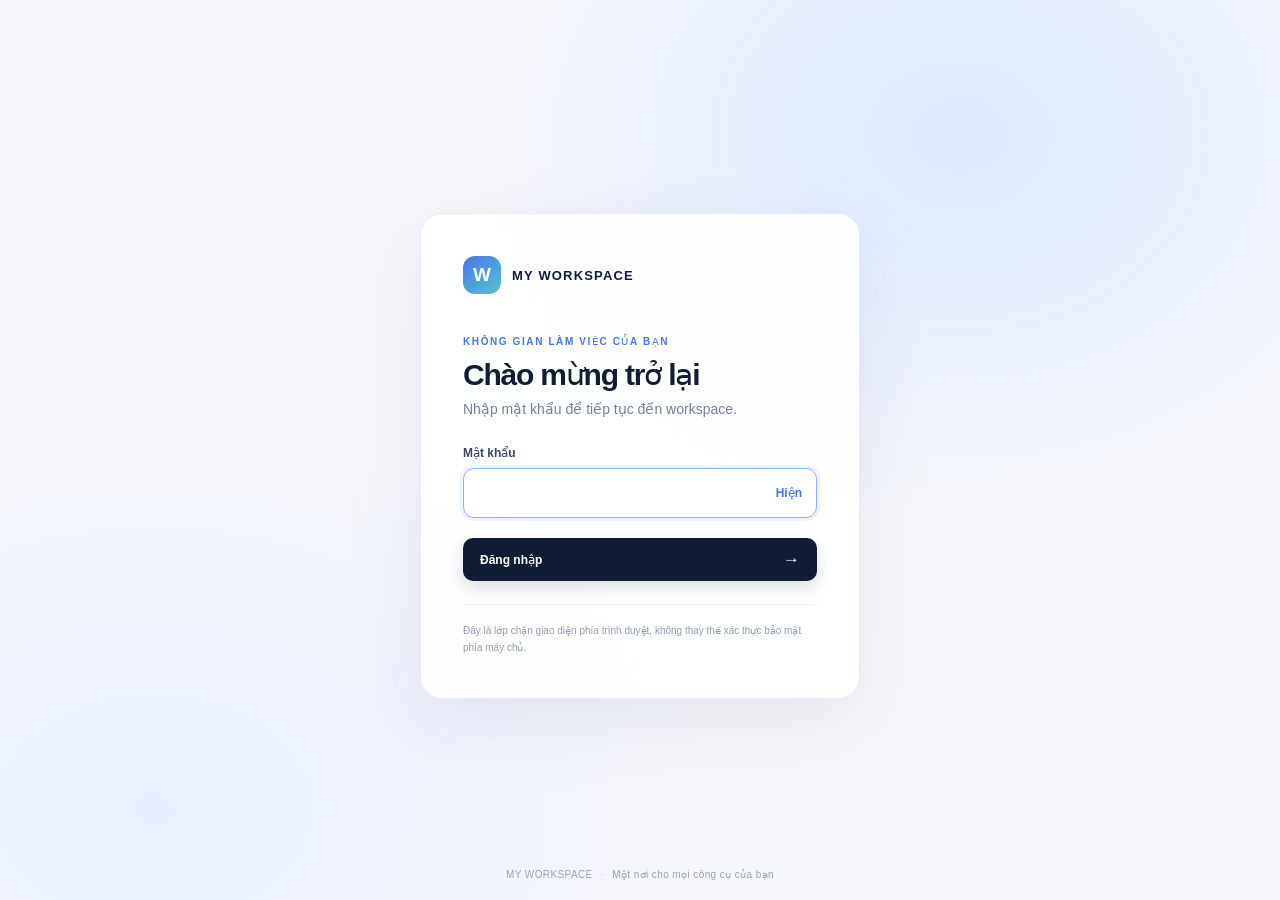
==== index.html @ d4280f70 "first commit" ====
<!doctype html>
<html lang="vi">
<head>
  <meta charset="utf-8">
  <meta name="viewport" content="width=device-width, initial-scale=1">
  <meta name="theme-color" content="#101d35">
  <title>Đăng nhập | MY WORKSPACE</title>
  <link rel="stylesheet" href="./assets/css/workspace.css">
  <script src="./assets/js/auth.js" defer></script>
  <script src="./assets/js/login.js" defer></script>
</head>
<body class="login-page">
  <main class="login-shell">
    <section class="login-card" aria-labelledby="workspace-title">
      <a class="wordmark" href="./index.html" aria-label="MY WORKSPACE - Trang đăng nhập">
        <span class="brand-mark" aria-hidden="true">W</span>
        <span>MY WORKSPACE</span>
      </a>
      <p class="eyebrow">KHÔNG GIAN LÀM VIỆC CỦA BẠN</p>
      <h1 id="workspace-title">Chào mừng trở lại</h1>
      <p class="login-copy">Nhập mật khẩu để tiếp tục đến workspace.</p>

      <form id="loginForm" class="login-form">
        <label for="password">Mật khẩu</label>
        <div class="password-field">
          <input id="password" name="password" type="password" autocomplete="current-password" required autofocus>
          <button id="togglePassword" class="password-toggle" type="button" aria-label="Hiện mật khẩu" aria-pressed="false">Hiện</button>
        </div>
        <p id="loginError" class="form-error" role="alert" hidden></p>
        <button class="button button-primary login-submit" type="submit">Đăng nhập <span aria-hidden="true">→</span></button>
      </form>

      <p class="security-note">Đây là lớp chặn giao diện phía trình duyệt, không thay thế xác thực bảo mật phía máy chủ.</p>
    </section>
    <footer class="login-footer">MY WORKSPACE <span>·</span> Một nơi cho mọi công cụ của bạn</footer>
  </main>
</body>
</html>
---- assets/css/workspace.css ----
:root {
  font-family: "DM Sans", -apple-system, BlinkMacSystemFont, "Segoe UI", sans-serif;
  color: #17233d;
  background: #f4f6fb;
  font-synthesis: none;
  text-rendering: optimizeLegibility;
  --navy: #101d35;
  --blue: #4776e6;
  --muted: #748097;
  --line: #e5eaf2;
}

* { box-sizing: border-box; }
body { margin: 0; min-height: 100vh; }
button, input { font: inherit; }
button, a { -webkit-tap-highlight-color: transparent; }
a { color: inherit; text-decoration: none; }
button:focus-visible, a:focus-visible, input:focus-visible {
  outline: 3px solid #91afff;
  outline-offset: 3px;
}

.login-page {
  background:
    radial-gradient(ellipse at 75% 15%, #dbe8ff 0, transparent 36%),
    radial-gradient(ellipse at 12% 90%, #e8efff 0, transparent 35%),
    #f7f8fc;
}
.login-shell {
  min-height: 100vh;
  display: grid;
  place-items: center;
  padding: 32px 20px 20px;
}
.login-card {
  width: min(100%, 440px);
  padding: 42px;
  border: 1px solid #e8ecf3;
  border-radius: 22px;
  background: rgba(255,255,255,.94);
  box-shadow: 0 24px 80px rgba(29,48,86,.09);
}
.wordmark { display: inline-flex; align-items: center; gap: 11px; font-family: Manrope, sans-serif; font-size: 13px; font-weight: 800; letter-spacing: .09em; color: var(--navy); }
.brand-mark { width: 38px; height: 38px; display: grid; place-items: center; border-radius: 12px; color: white; background: linear-gradient(140deg, #4776e6, #56c5d0); font-size: 19px; letter-spacing: 0; }
.login-card .eyebrow { margin: 42px 0 10px; }
.eyebrow { color: var(--blue); font-size: 10px; font-weight: 800; letter-spacing: .16em; }
.login-card h1 { margin: 0; color: var(--navy); font-family: Manrope, sans-serif; font-size: 30px; letter-spacing: -.04em; }
.login-copy { margin: 9px 0 29px; color: var(--muted); font-size: 14px; }
.login-form label { display: block; margin-bottom: 8px; color: #394760; font-size: 12px; font-weight: 700; }
.password-field { display: flex; align-items: center; height: 50px; border: 1px solid #dfe5ef; border-radius: 11px; background: white; }
.password-field:focus-within { border-color: #91afff; box-shadow: 0 0 0 3px #91afff24; }
.password-field input { width: 100%; min-width: 0; height: 100%; padding: 0 14px; border: 0; outline: 0; border-radius: inherit; background: transparent; color: var(--navy); }
.password-toggle { height: 100%; padding: 0 14px; border: 0; background: transparent; color: var(--blue); font-size: 12px; font-weight: 700; }
.password-toggle:focus-visible { outline-offset: -5px; }
.form-error { margin: 9px 0 0; color: #b4233b; font-size: 12px; }
.button { min-height: 43px; padding: 0 17px; border: 1px solid transparent; border-radius: 10px; cursor: pointer; font-size: 12px; font-weight: 700; transition: transform .18s ease, box-shadow .18s ease, background .18s ease; }
.button:hover { transform: translateY(-1px); }
.button-primary { background: var(--navy); color: white; box-shadow: 0 7px 15px #101d3524; }
.button-primary:hover { background: #1b3156; box-shadow: 0 10px 20px #101d3530; }
.button-secondary { border-color: var(--line); background: white; color: #3b4962; }
.login-submit { width: 100%; display: flex; align-items: center; justify-content: space-between; margin-top: 20px; padding: 0 16px; }
.login-submit span { font-size: 17px; }
.security-note { margin: 23px 0 0; padding-top: 18px; border-top: 1px solid #edf0f5; color: #929caf; font-size: 10px; line-height: 1.65; }
.login-footer { position: absolute; bottom: 20px; color: #98a2b3; font-size: 10px; letter-spacing: .04em; }
.login-footer span { padding: 0 5px; color: #c1c8d3; }

.dashboard-page { background: #f6f7fb; }
.auth-pending { visibility: hidden; }
.dashboard-header { height: 76px; display: flex; align-items: center; justify-content: space-between; padding: 0 max(28px, calc((100vw - 1180px) / 2)); border-bottom: 1px solid var(--line); background: rgba(255,255,255,.88); }
.dashboard-header .brand-mark { width: 35px; height: 35px; }
.dashboard-main { width: min(100% - 48px, 1120px); margin: 0 auto; padding: 65px 0 32px; }
.welcome { padding: 0 0 54px; }
.welcome .eyebrow, .section-heading .eyebrow { margin: 0 0 11px; }
.welcome h1 { margin: 0 0 10px; color: var(--navy); font-family: Manrope, sans-serif; font-size: clamp(29px, 4vw, 42px); letter-spacing: -.045em; }
.welcome > p:last-child { margin: 0; color: var(--muted); font-size: 14px; }
.section-heading { display: flex; align-items: end; justify-content: space-between; gap: 20px; margin-bottom: 19px; }
.section-heading h2 { margin: 0; color: var(--navy); font-family: Manrope, sans-serif; font-size: 20px; letter-spacing: -.03em; }
.module-count { color: #8994a8; font-size: 9px; font-weight: 800; letter-spacing: .1em; }
.module-grid { display: grid; grid-template-columns: repeat(3, minmax(0, 1fr)); gap: 16px; }
.module-card { position: relative; display: flex; min-height: 252px; flex-direction: column; align-items: flex-start; padding: 23px; overflow: hidden; border: 1px solid var(--line); border-radius: 17px; background: white; transition: transform .2s ease, box-shadow .2s ease, border-color .2s ease; }
a.module-card:hover { transform: translateY(-4px); border-color: #cbd7f1; box-shadow: 0 16px 35px rgba(26,45,82,.08); }
.module-icon { display: grid; width: 42px; height: 42px; place-items: center; border-radius: 13px; background: #edf2ff; color: #426ce0; font-size: 21px; font-weight: 700; }
.presentation-card .module-icon { background: #eaf8f5; color: #16866b; }
.coming-card .module-icon { background: #f1f3f7; color: #8792a4; }
.module-status { position: absolute; top: 28px; right: 21px; display: inline-flex; align-items: center; gap: 6px; color: #77849a; font-size: 9px; font-weight: 700; }
.module-status i { width: 6px; height: 6px; border-radius: 50%; background: #31a879; }
.coming-status { color: #929caf; }
.module-card h3 { margin: 23px 0 7px; color: var(--navy); font-family: Manrope, sans-serif; font-size: 16px; letter-spacing: .05em; }
.module-card p { max-width: 260px; margin: 0; color: var(--muted); font-size: 12px; line-height: 1.65; }
.module-link { display: flex; align-items: center; gap: 8px; margin-top: auto; padding-top: 22px; color: #426ce0; font-size: 11px; font-weight: 800; }
.presentation-card .module-link { color: #16866b; }
.coming-card .module-link { color: #98a2b3; }
.dashboard-footer { margin-top: 36px; padding-top: 17px; border-top: 1px solid var(--line); color: #929caf; font-size: 10px; }

@media (max-width: 760px) {
  .dashboard-header { padding: 0 20px; }
  .dashboard-main { width: min(100% - 36px, 560px); padding-top: 43px; }
  .welcome { padding-bottom: 39px; }
  .module-grid { grid-template-columns: 1fr; }
  .module-card { min-height: 220px; }
}
@media (max-width: 480px) {
  .login-card { padding: 30px 24px; }
  .login-card .eyebrow { margin-top: 34px; }
  .login-card h1 { font-size: 26px; }
  .dashboard-header .wordmark { font-size: 11px; }
  .section-heading { align-items: flex-start; flex-direction: column; }
}
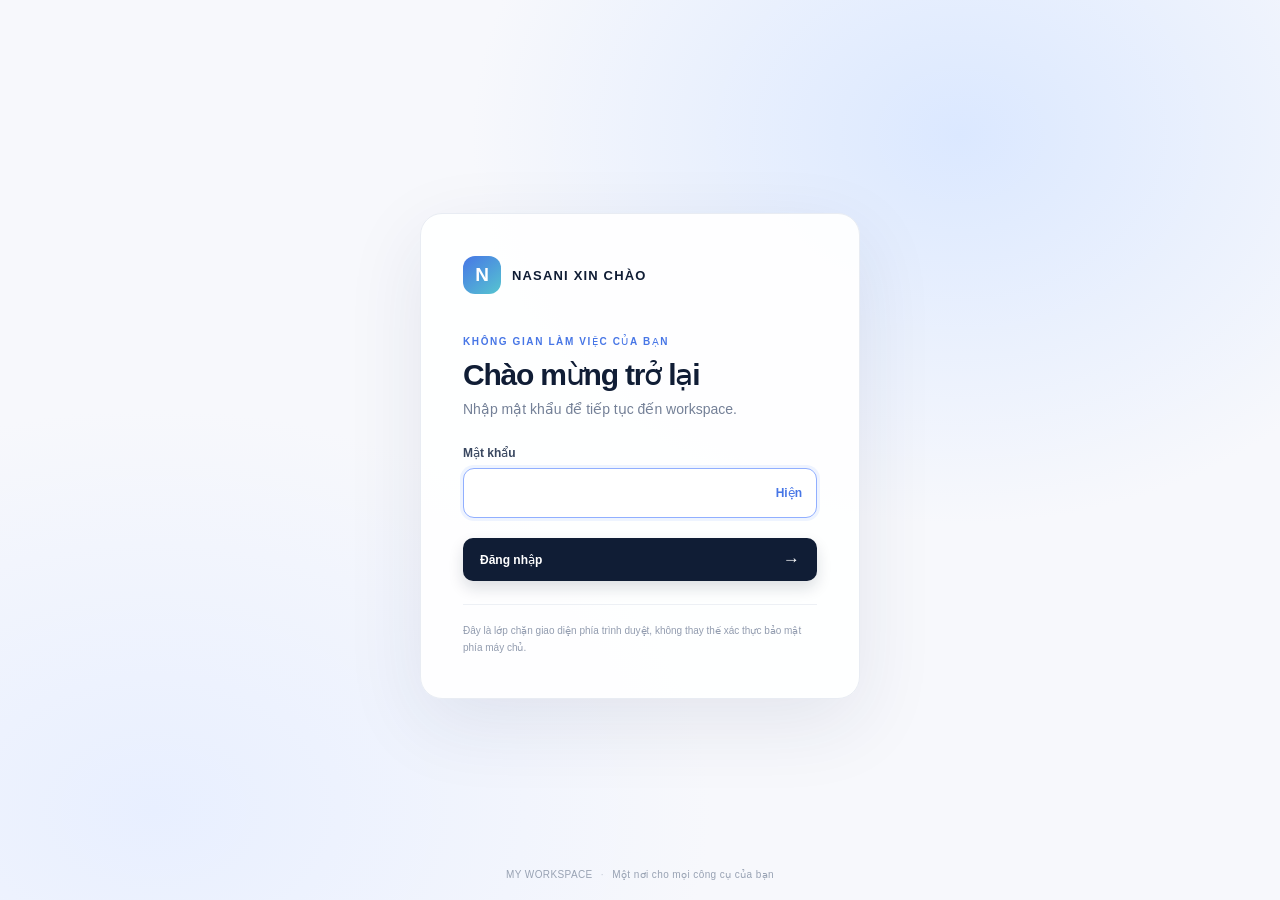
==== commit 98eb6b80: "second commit" ====
--- a/index.html
+++ b/index.html
@@ -13,8 +13,8 @@
   <main class="login-shell">
     <section class="login-card" aria-labelledby="workspace-title">
       <a class="wordmark" href="./index.html" aria-label="MY WORKSPACE - Trang đăng nhập">
-        <span class="brand-mark" aria-hidden="true">W</span>
-        <span>MY WORKSPACE</span>
+        <span class="brand-mark" aria-hidden="true">N</span>
+        <span>NASANI XIN CHÀO</span>
       </a>
       <p class="eyebrow">KHÔNG GIAN LÀM VIỆC CỦA BẠN</p>
       <h1 id="workspace-title">Chào mừng trở lại</h1>
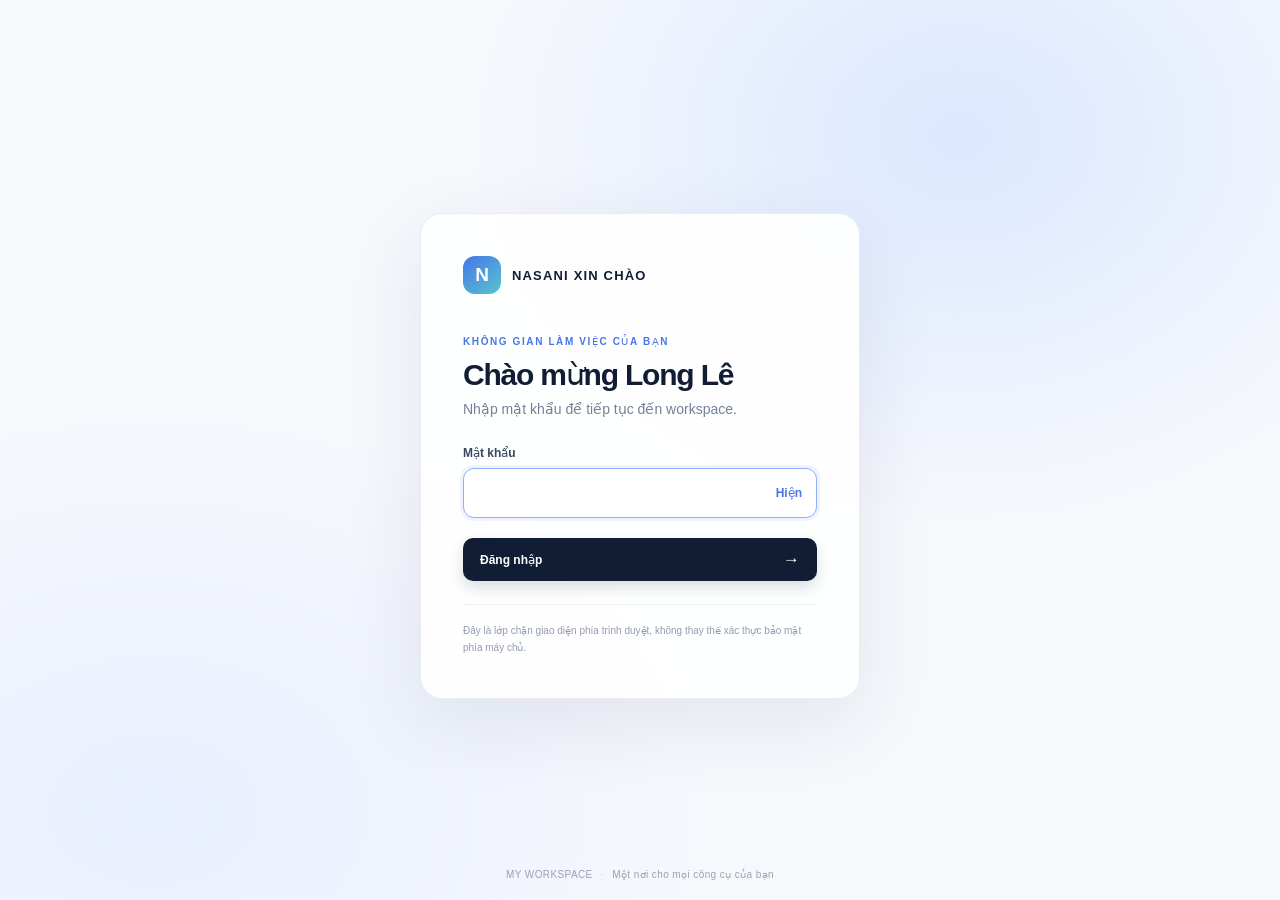
==== commit 80a86ae7: "Update workspace title to include user name" ====
--- a/index.html
+++ b/index.html
@@ -17,7 +17,7 @@
         <span>NASANI XIN CHÀO</span>
       </a>
       <p class="eyebrow">KHÔNG GIAN LÀM VIỆC CỦA BẠN</p>
-      <h1 id="workspace-title">Chào mừng trở lại</h1>
+      <h1 id="workspace-title">Chào mừng Long Lê</h1>
       <p class="login-copy">Nhập mật khẩu để tiếp tục đến workspace.</p>
 
       <form id="loginForm" class="login-form">
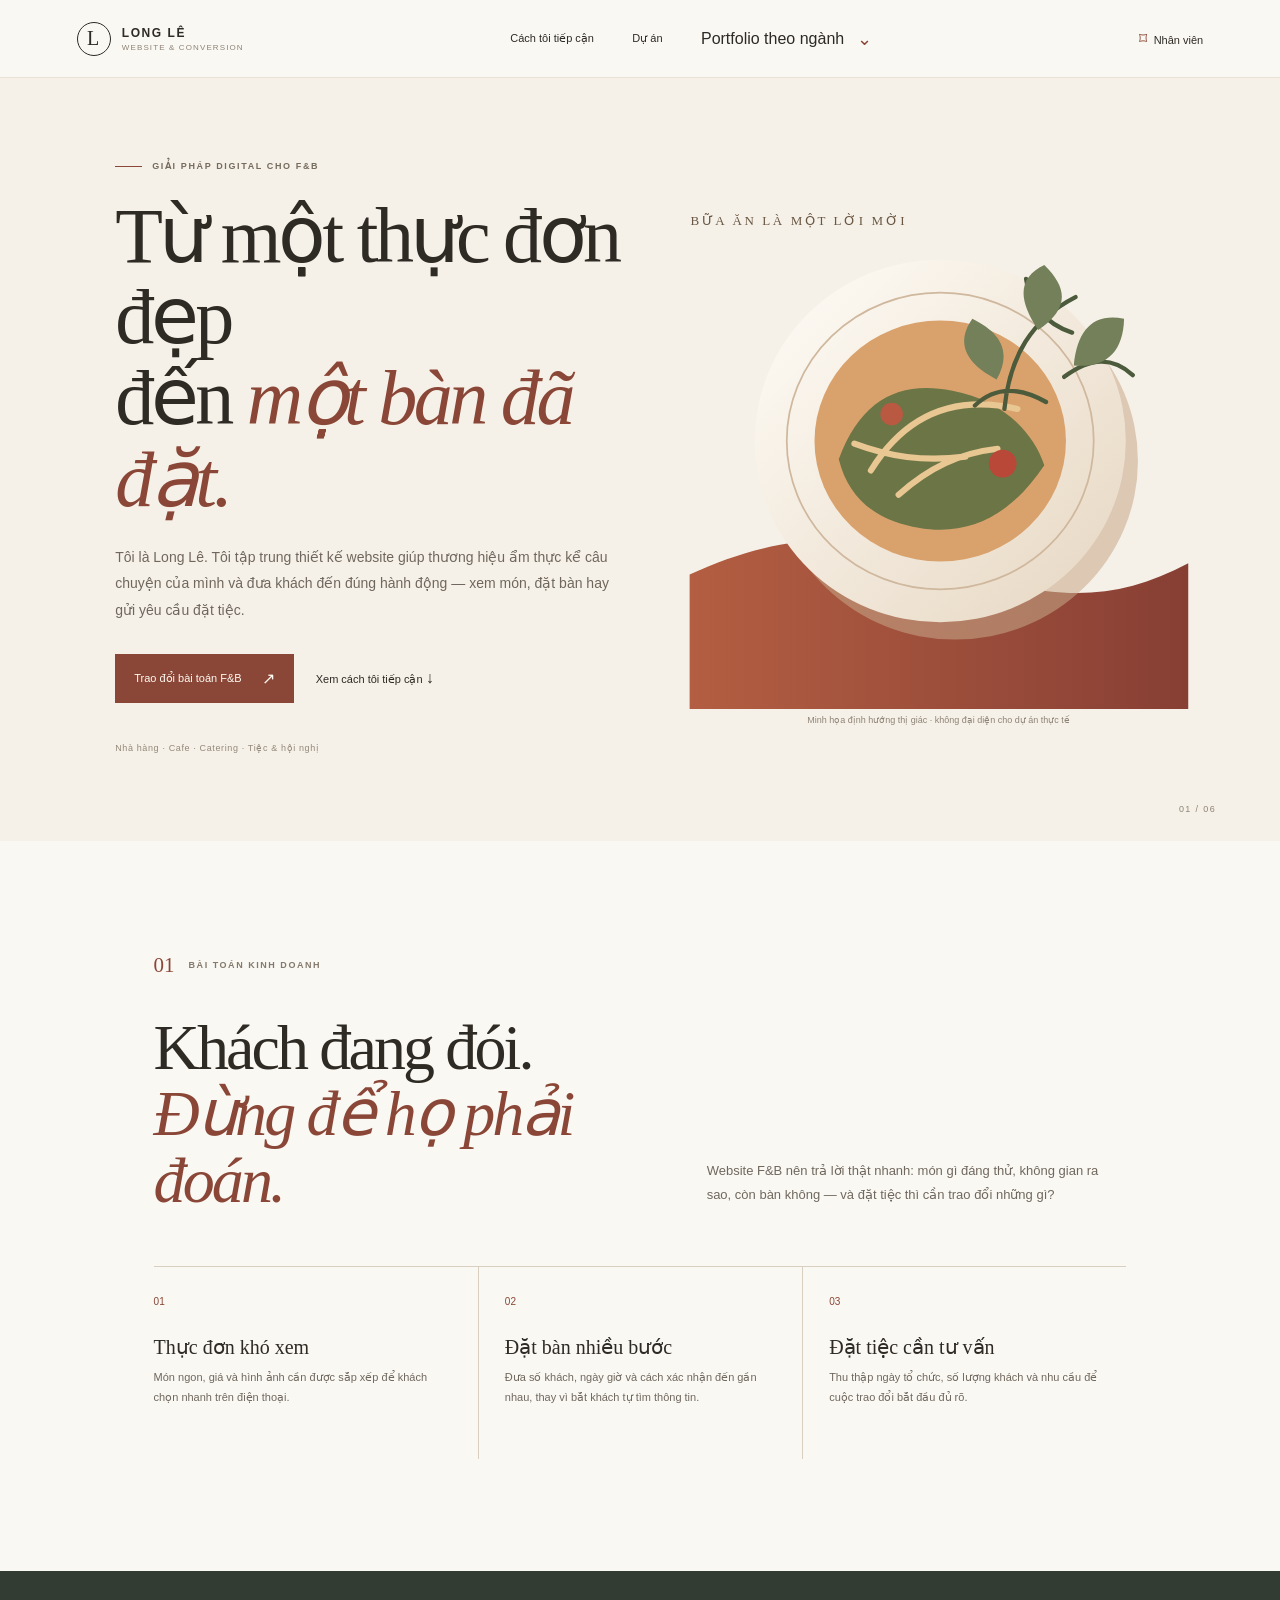
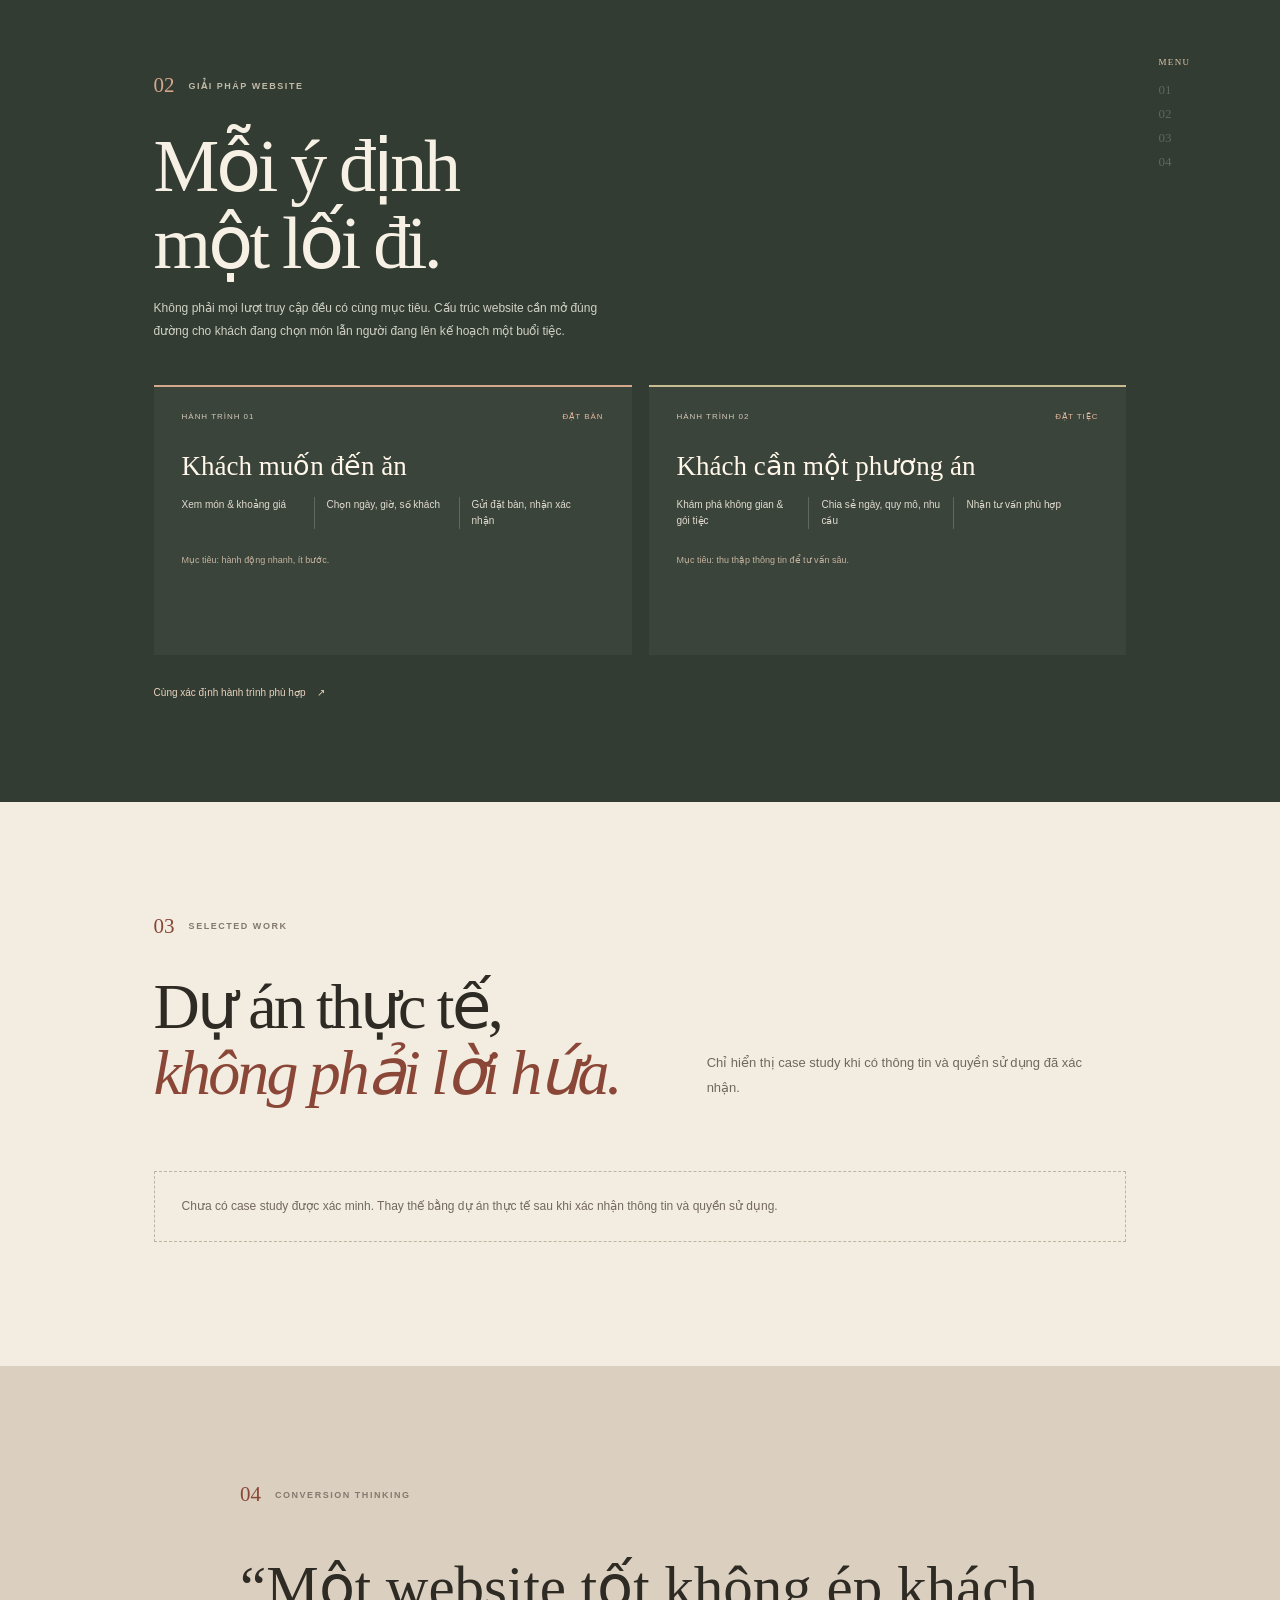
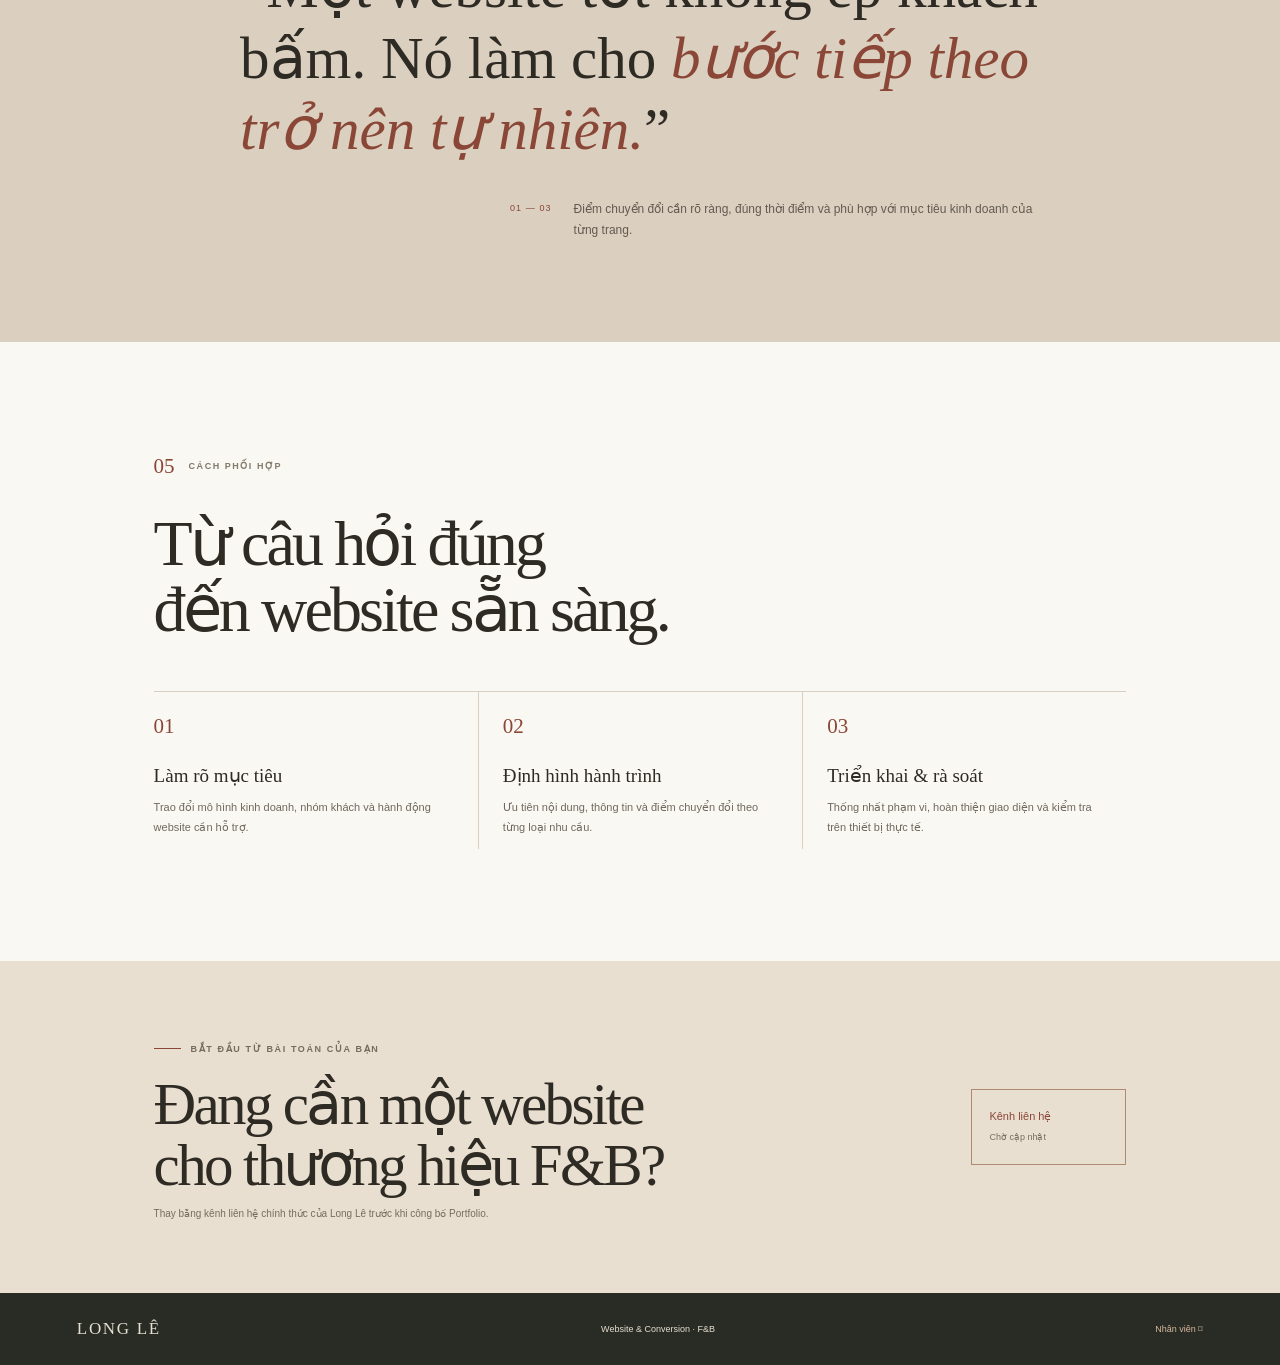
==== commit 86e8b52f: "demo portfolio fnb spa karaoke" ====
--- a/index.html
+++ b/index.html
@@ -3,36 +3,12 @@
 <head>
   <meta charset="utf-8">
   <meta name="viewport" content="width=device-width, initial-scale=1">
-  <meta name="theme-color" content="#101d35">
-  <title>Đăng nhập | MY WORKSPACE</title>
-  <link rel="stylesheet" href="./assets/css/workspace.css">
-  <script src="./assets/js/auth.js" defer></script>
-  <script src="./assets/js/login.js" defer></script>
+  <meta name="robots" content="index,follow">
+  <meta http-equiv="refresh" content="0; url=./portfolio/fnb/">
+  <link rel="canonical" href="https://longle2243.github.io/nasani-workspace/portfolio/fnb/">
+  <title>Long Lê — Website &amp; Conversion cho F&amp;B</title>
 </head>
-<body class="login-page">
-  <main class="login-shell">
-    <section class="login-card" aria-labelledby="workspace-title">
-      <a class="wordmark" href="./index.html" aria-label="MY WORKSPACE - Trang đăng nhập">
-        <span class="brand-mark" aria-hidden="true">N</span>
-        <span>NASANI XIN CHÀO</span>
-      </a>
-      <p class="eyebrow">KHÔNG GIAN LÀM VIỆC CỦA BẠN</p>
-      <h1 id="workspace-title">Chào mừng Long Lê</h1>
-      <p class="login-copy">Nhập mật khẩu để tiếp tục đến workspace.</p>
-
-      <form id="loginForm" class="login-form">
-        <label for="password">Mật khẩu</label>
-        <div class="password-field">
-          <input id="password" name="password" type="password" autocomplete="current-password" required autofocus>
-          <button id="togglePassword" class="password-toggle" type="button" aria-label="Hiện mật khẩu" aria-pressed="false">Hiện</button>
-        </div>
-        <p id="loginError" class="form-error" role="alert" hidden></p>
-        <button class="button button-primary login-submit" type="submit">Đăng nhập <span aria-hidden="true">→</span></button>
-      </form>
-
-      <p class="security-note">Đây là lớp chặn giao diện phía trình duyệt, không thay thế xác thực bảo mật phía máy chủ.</p>
-    </section>
-    <footer class="login-footer">MY WORKSPACE <span>·</span> Một nơi cho mọi công cụ của bạn</footer>
-  </main>
+<body>
+  <p>Đang mở Portfolio F&amp;B của Long Lê. Nếu trang không tự chuyển, <a href="./portfolio/fnb/">tiếp tục tại đây</a>.</p>
 </body>
 </html>
